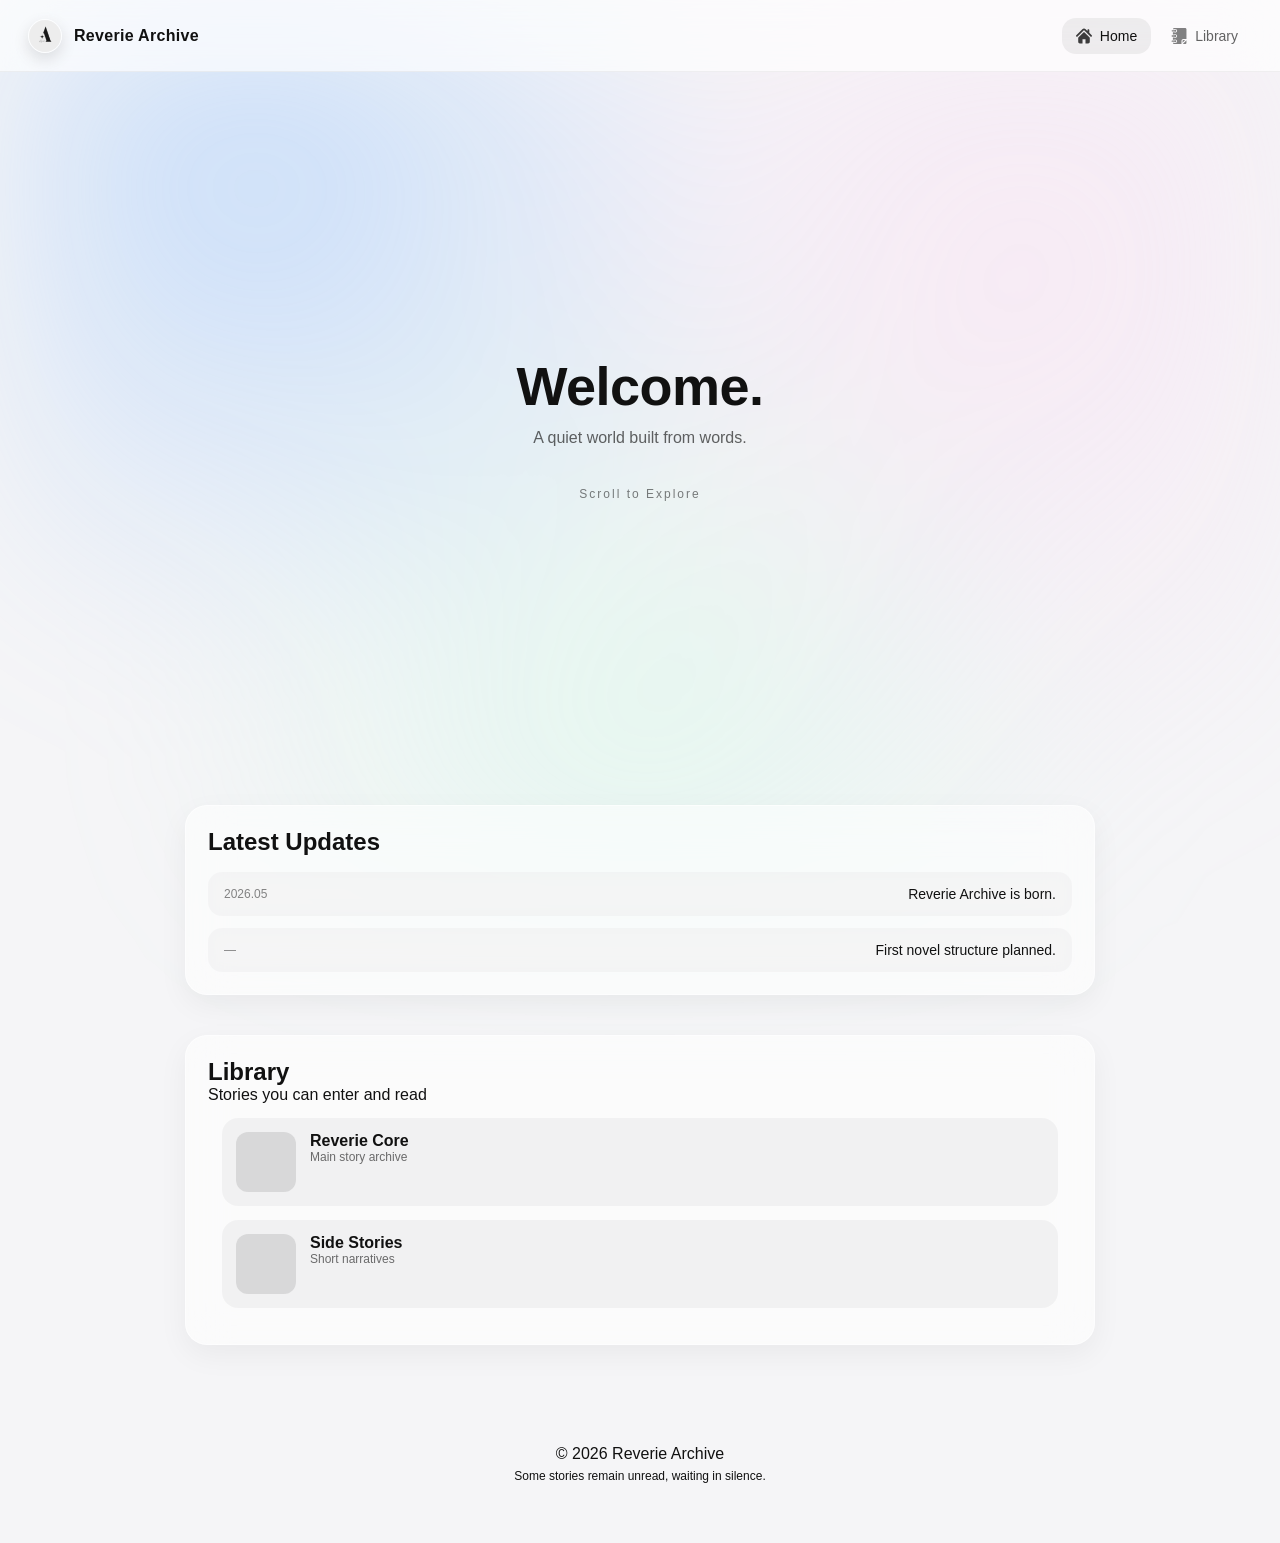
==== index.html @ 711b5e1d "v1" ====
<!DOCTYPE html>
<html lang="en">
<head>
  <meta charset="UTF-8" />
  <meta name="viewport" content="width=device-width, initial-scale=1.0"/>
  <title>Reverie Archive</title>
  <link rel="stylesheet" href="css/style.css" />
</head>

<body>

  <!-- 背景 -->
  <div class="bg"></div>

  <!-- 导航 -->
  <header class="nav">

    <a href="index.html" class="logo">
      <img src="assets/logo.png" alt="logo" />
      <span>Reverie Archive</span>
    </a>

    <nav class="links">
      <a href="index.html" class="nav-item active">
        <img src="assets/icons/home.svg" class="icon" />
        Home
      </a>

      <a href="novels.html" class="nav-item">
        <img src="assets/icons/library.svg" class="icon" />
        Library
      </a>
    </nav>

  </header>

  <!-- 主体 -->
  <main class="page">

    <!-- HERO（初始唯一主视觉） -->
    <section class="hero reveal active">
        <h1 class="title">Welcome.</h1>
        <p class="quote">A quiet archive of unfinished worlds.</p>
        <div class="scroll-indicator">Scroll to Explore</div>
    </section>

    <!-- Latest -->
    <section class="section glass reveal">
        <h2>Latest Updates</h2>

        <div class="timeline">

        <div class="timeline-item">
            <span class="time">2026.05</span>
            <p>Reverie Archive is born.</p>
        </div>

        <div class="timeline-item">
            <span class="time">—</span>
            <p>First novel structure planned.</p>
        </div>

        </div>
    </section>

    <!-- Library -->
    <section class="section glass reveal">
        <h2>Library</h2>

        <p class="subtext">Stories you can enter and read</p>

        <div class="netflix-grid">

        <a class="novel-card" href="novels.html">
            <div class="cover"></div>
            <div class="info">
            <h3>Reverie Core</h3>
            <p>Main story archive</p>
            </div>
        </a>

        <a class="novel-card" href="novels.html">
            <div class="cover"></div>
            <div class="info">
            <h3>Side Stories</h3>
            <p>Short narratives</p>
            </div>
        </a>

</div>

    </section>

    <!-- Footer -->
    <footer class="footer reveal">
        <p>© 2026 Reverie Archive</p>
        <p class="sub">Some stories remain unread, waiting in silence.</p>
    </footer>

  </main>

  <script src="js/script.js"></script>
</body>
</html>
---- css/style.css ----
/* =========================
   RESET
========================= */
* {
  margin: 0;
  padding: 0;
  box-sizing: border-box;
  font-family: -apple-system, BlinkMacSystemFont, "Segoe UI", sans-serif;
}

html {
  scroll-behavior: smooth;
}

body {
  background: #f5f5f7;
  color: #111;
  overflow-x: hidden;

  animation: fadeIn 0.6s ease;
}

/* hide scrollbar */
body {
  scrollbar-width: none;
  -ms-overflow-style: none;
}

body::-webkit-scrollbar {
  display: none;
}

/* =========================
   FADE IN
========================= */
@keyframes fadeIn {
  from { opacity: 0; }
  to { opacity: 1; }
}

/* =========================
   BACKGROUND
========================= */
.bg {
  position: fixed;
  inset: 0;
  z-index: -1;

  background:
    radial-gradient(circle at 20% 20%, rgba(120,180,255,0.35), transparent 40%),
    radial-gradient(circle at 80% 30%, rgba(255,200,240,0.25), transparent 45%),
    radial-gradient(circle at 50% 80%, rgba(180,255,220,0.25), transparent 50%);

  filter: blur(80px);
  animation: bgFloat 16s ease-in-out infinite alternate;
}

@keyframes bgFloat {
  0% { transform: translateY(0) scale(1); }
  100% { transform: translateY(-20px) scale(1.04); }
}

/* =========================
   NAV
========================= */
.nav {
  position: fixed;
  top: 0;
  width: 100%;
  height: 72px;
  z-index: 10;

  display: flex;
  justify-content: space-between;
  align-items: center;

  padding: 0 28px;

  background: rgba(255,255,255,0.65);
  backdrop-filter: blur(26px);

  border-bottom: 1px solid rgba(0,0,0,0.05);
}

/* =========================
   GLOBAL LINKS RESET
========================= */
a {
  color: inherit;
  text-decoration: none;
}

/* =========================
   LOGO
========================= */
.logo {
  display: flex;
  align-items: center;
  gap: 12px;

  font-size: 16px;
  font-weight: 600;
  letter-spacing: 0.3px;

  transition: transform 0.15s ease, opacity 0.2s ease;
}

.logo img {
  width: 34px;
  height: 34px;

  border-radius: 50%;
  object-fit: cover;

  box-shadow: 0 6px 16px rgba(0,0,0,0.12);
  border: 1px solid rgba(255,255,255,0.6);
}

.logo:active {
  transform: scale(0.96);
  opacity: 0.8;
}

/* =========================
   LINKS
========================= */
.links {
  display: flex;
  gap: 6px;
}

.nav-item {
  display: flex;
  align-items: center;
  gap: 8px;

  padding: 10px 14px;
  border-radius: 14px;

  font-size: 14px;
  color: #111;

  opacity: 0.65;

  position: relative;
  transition: all 0.2s ease;
}

.nav-item .icon {
  width: 16px;
  height: 16px;
  opacity: 0.75;
}

.nav-item:hover {
  opacity: 1;
  background: rgba(0,0,0,0.05);
}

.nav-item:active {
  transform: scale(0.98);
}

.nav-item.active {
  opacity: 1;
  background: rgba(0,0,0,0.06);
}

.nav-item::after {
  content: "";
  position: absolute;
  inset: 0;
  border-radius: 14px;
  opacity: 0;
  transition: 0.25s;

  background: radial-gradient(circle at center, rgba(120,180,255,0.18), transparent 70%);
}

.nav-item:hover::after {
  opacity: 1;
}

/* =========================
   PAGE
========================= */
.page {
  padding-top: 90px;
  max-width: 950px;
  margin: auto;
}

/* =========================
   HERO
========================= */
.hero {
  height: 75vh;
  display: flex;
  flex-direction: column;
  justify-content: center;
  text-align: center;

  transition: all 0.8s ease;
}

.hero.hide {
  opacity: 0;
  transform: translateY(-40px);
}

.title {
  font-size: 54px;
  font-weight: 600;
  letter-spacing: -0.5px;

  animation: floatText 5s ease-in-out infinite;
}

@keyframes floatText {
  0%, 100% { transform: translateY(0); }
  50% { transform: translateY(-5px); }
}

.quote {
  margin-top: 12px;
  opacity: 0.65;
}

.scroll-indicator {
  margin-top: 40px;
  font-size: 12px;
  letter-spacing: 2px;
  color: rgba(0,0,0,0.5);

  animation: scrollBlink 2.2s ease-in-out infinite;
}

@keyframes scrollBlink {
  0% { opacity: 0.15; transform: translateY(0); }
  30% { opacity: 0.6; transform: translateY(2px); }
  60% { opacity: 0.2; transform: translateY(0); }
  100% { opacity: 0.15; transform: translateY(0); }
}

/* =========================
   SECTIONS
========================= */
.section {
  margin: 40px 20px;
  padding: 22px;

  border-radius: 22px;

  background: rgba(255,255,255,0.55);
  backdrop-filter: blur(22px);

  border: 1px solid rgba(255,255,255,0.6);

  box-shadow: 0 10px 30px rgba(0,0,0,0.05);
}

/* =========================
   REVEAL SYSTEM
========================= */
.reveal {
  opacity: 0;
  transform: translateY(40px);
  transition: all 0.8s ease;
}

.reveal.active {
  opacity: 1;
  transform: translateY(0);
}

/* =========================
   NETFLIX CARD
========================= */
.netflix-grid {
  margin-top: 14px;
}

.novel-card {
  display: flex;
  gap: 14px;
  margin: 14px;
  padding: 14px;
  border-radius: 16px;

  background: rgba(0,0,0,0.04);

  transition: all 0.25s ease;
}

.novel-card:hover {
  transform: translateY(-3px);
  background: rgba(0,0,0,0.06);
}

.cover {
  width: 60px;
  height: 60px;
  border-radius: 12px;
  background: rgba(0,0,0,0.1);
}

.info h3 {
  font-size: 16px;
}

.info p {
  font-size: 12px;
  opacity: 0.6;
}

/* =========================
   FOOTER
========================= */
.footer {
  text-align: center;
  padding: 60px 20px;
  opacity: 0.45;
}

.sub {
  font-size: 12px;
  margin-top: 6px;
}


.timeline {
  margin-top: 16px;
  display: flex;
  flex-direction: column;
  gap: 12px;
}

.timeline-item {
  padding: 14px 16px;
  border-radius: 14px;

  background: rgba(0,0,0,0.03);
  backdrop-filter: blur(10px);

  display: flex;
  justify-content: space-between;
  align-items: center;

  font-size: 14px;
}

.timeline-item .time {
  font-size: 12px;
  opacity: 0.5;
}

/* =========================
   404 PAGE
========================= */

.error-hero {
  height: 100vh;
}

.error-code {
  font-size: 96px;
  font-weight: 600;
  letter-spacing: -2px;
  opacity: 0.9;

  animation: floatText 6s ease-in-out infinite;
}

.error-text {
  margin-top: 10px;
  font-size: 18px;
  opacity: 0.7;
}

.error-sub {
  margin-top: 6px;
  font-size: 13px;
  opacity: 0.45;
}

.error-back {
  margin-top: 30px;
  display: inline-block;

  padding: 10px 16px;
  border-radius: 14px;

  background: rgba(0,0,0,0.05);
  backdrop-filter: blur(20px);

  transition: all 0.2s ease;
}

.error-back:hover {
  transform: translateY(-2px);
  background: rgba(0,0,0,0.08);
}

.error-back:active {
  transform: scale(0.97);
}


/* =========================
   GLITCH BACKGROUND
========================= */
.glitch-bg {
  position: absolute;
  inset: 0;
  z-index: -1;
  overflow: hidden;
}

/* 漂浮粒子 */
.glitch-bg::before,
.glitch-bg::after {
  content: "";
  position: absolute;
  width: 120%;
  height: 120%;
  background:
    radial-gradient(circle at 20% 30%, rgba(120,180,255,0.15), transparent 40%),
    radial-gradient(circle at 70% 60%, rgba(255,200,240,0.12), transparent 45%),
    radial-gradient(circle at 40% 80%, rgba(180,255,220,0.12), transparent 50%);
  filter: blur(60px);
  animation: drift 12s ease-in-out infinite alternate;
}

/* 第二层（慢一点） */
.glitch-bg::after {
  animation-duration: 18s;
  opacity: 0.6;
}

@keyframes drift {
  0% {
    transform: translate(-2%, -2%) scale(1);
  }
  100% {
    transform: translate(3%, 4%) scale(1.1);
  }
}

/* =========================
   404 GLITCH NUMBER
========================= */
.error-code {
  font-size: 96px;
  font-weight: 600;
  letter-spacing: -2px;

  animation: floatText 6s ease-in-out infinite, glitch 2.5s infinite;
}

/* 微 glitch */
@keyframes glitch {
  0% { transform: translate(0); opacity: 1; }
  20% { transform: translate(-1px, 1px); }
  40% { transform: translate(1px, -1px); }
  60% { transform: translate(-1px, 0); }
  80% { transform: translate(1px, 1px); }
  100% { transform: translate(0); }
}

/* =========================
   TYPEWRITER TEXT
========================= */
.typewriter {
  margin-top: 12px;
  font-size: 16px;
  opacity: 0.75;
  min-height: 20px;
  white-space: nowrap;
  overflow: hidden;
  border-right: 1px solid rgba(0,0,0,0.4);
  width: fit-content;
}
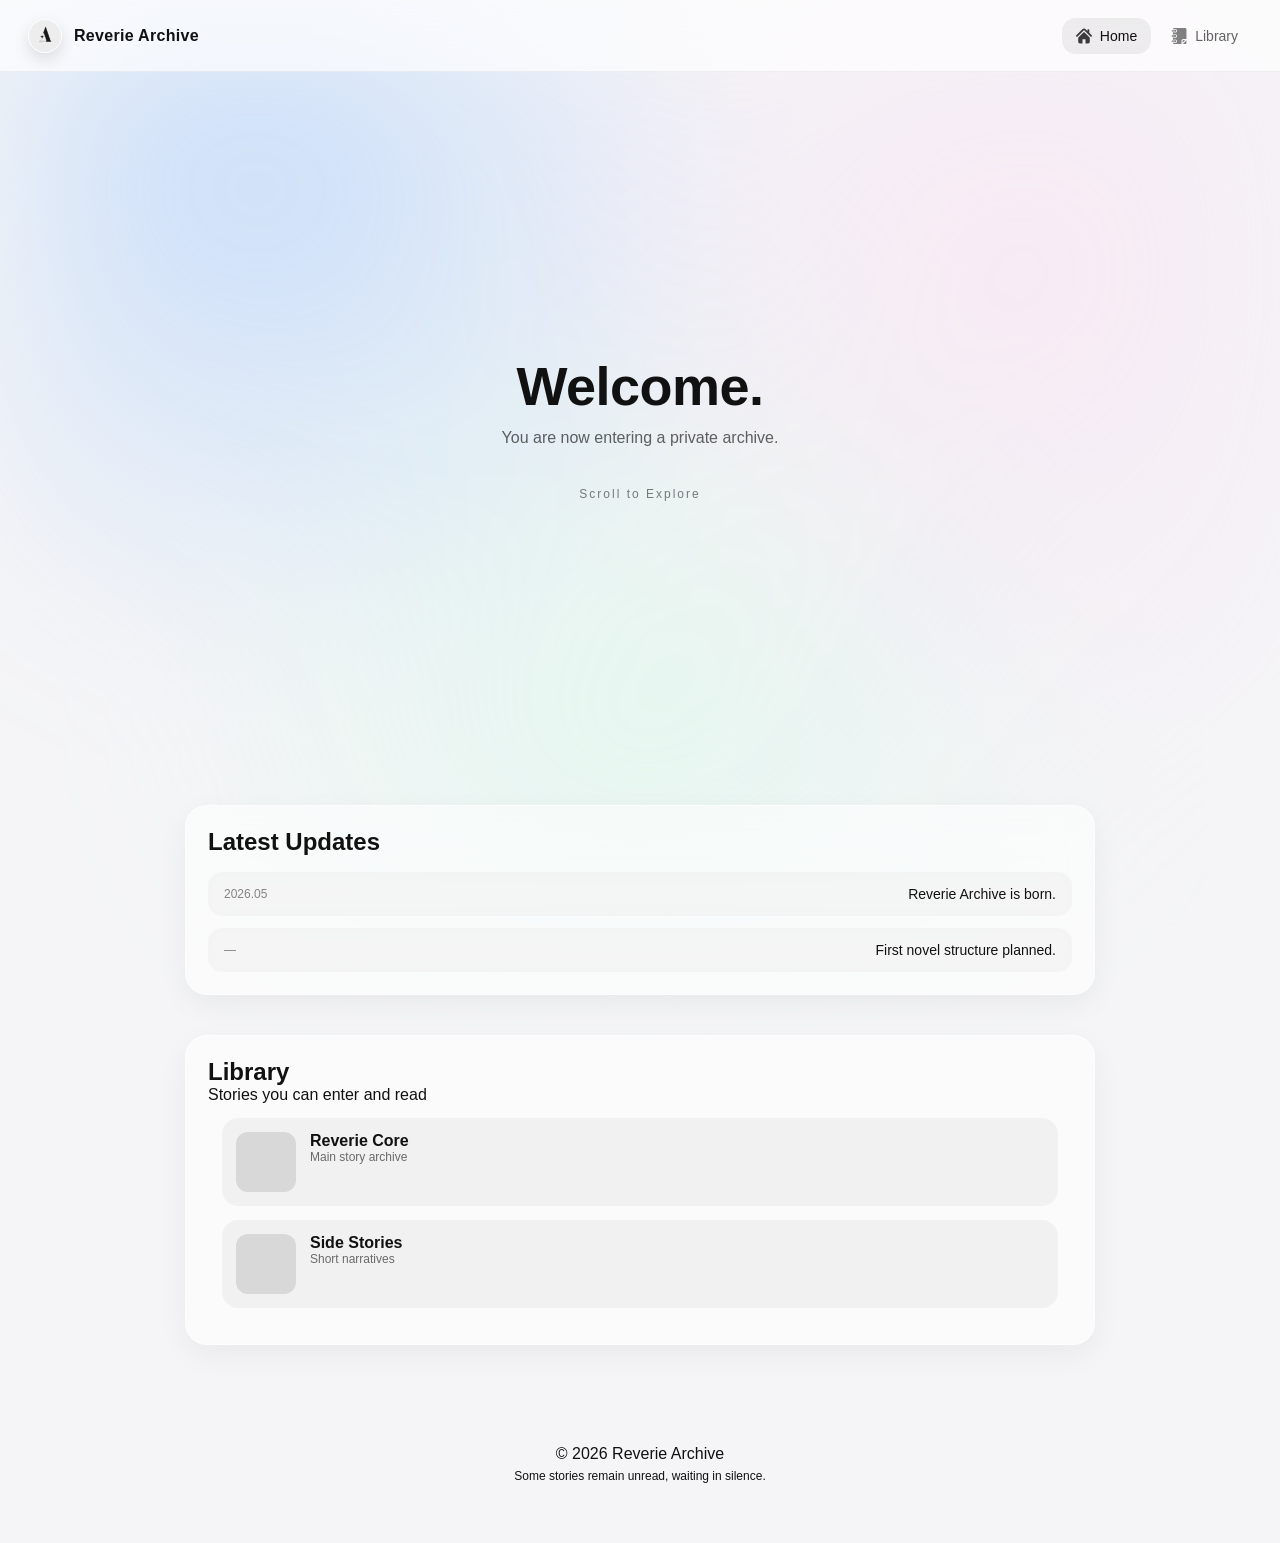
==== commit ce5c71cb: "v1.01" ====
--- a/index.html
+++ b/index.html
@@ -26,7 +26,7 @@
         Home
       </a>
 
-      <a href="novels.html" class="nav-item">
+      <a href="#" class="nav-item">
         <img src="assets/icons/library.svg" class="icon" />
         Library
       </a>
@@ -71,7 +71,7 @@
 
         <div class="netflix-grid">
 
-        <a class="novel-card" href="novels.html">
+        <a class="novel-card" href="#">
             <div class="cover"></div>
             <div class="info">
             <h3>Reverie Core</h3>
@@ -79,7 +79,7 @@
             </div>
         </a>
 
-        <a class="novel-card" href="novels.html">
+        <a class="novel-card" href="#">
             <div class="cover"></div>
             <div class="info">
             <h3>Side Stories</h3>
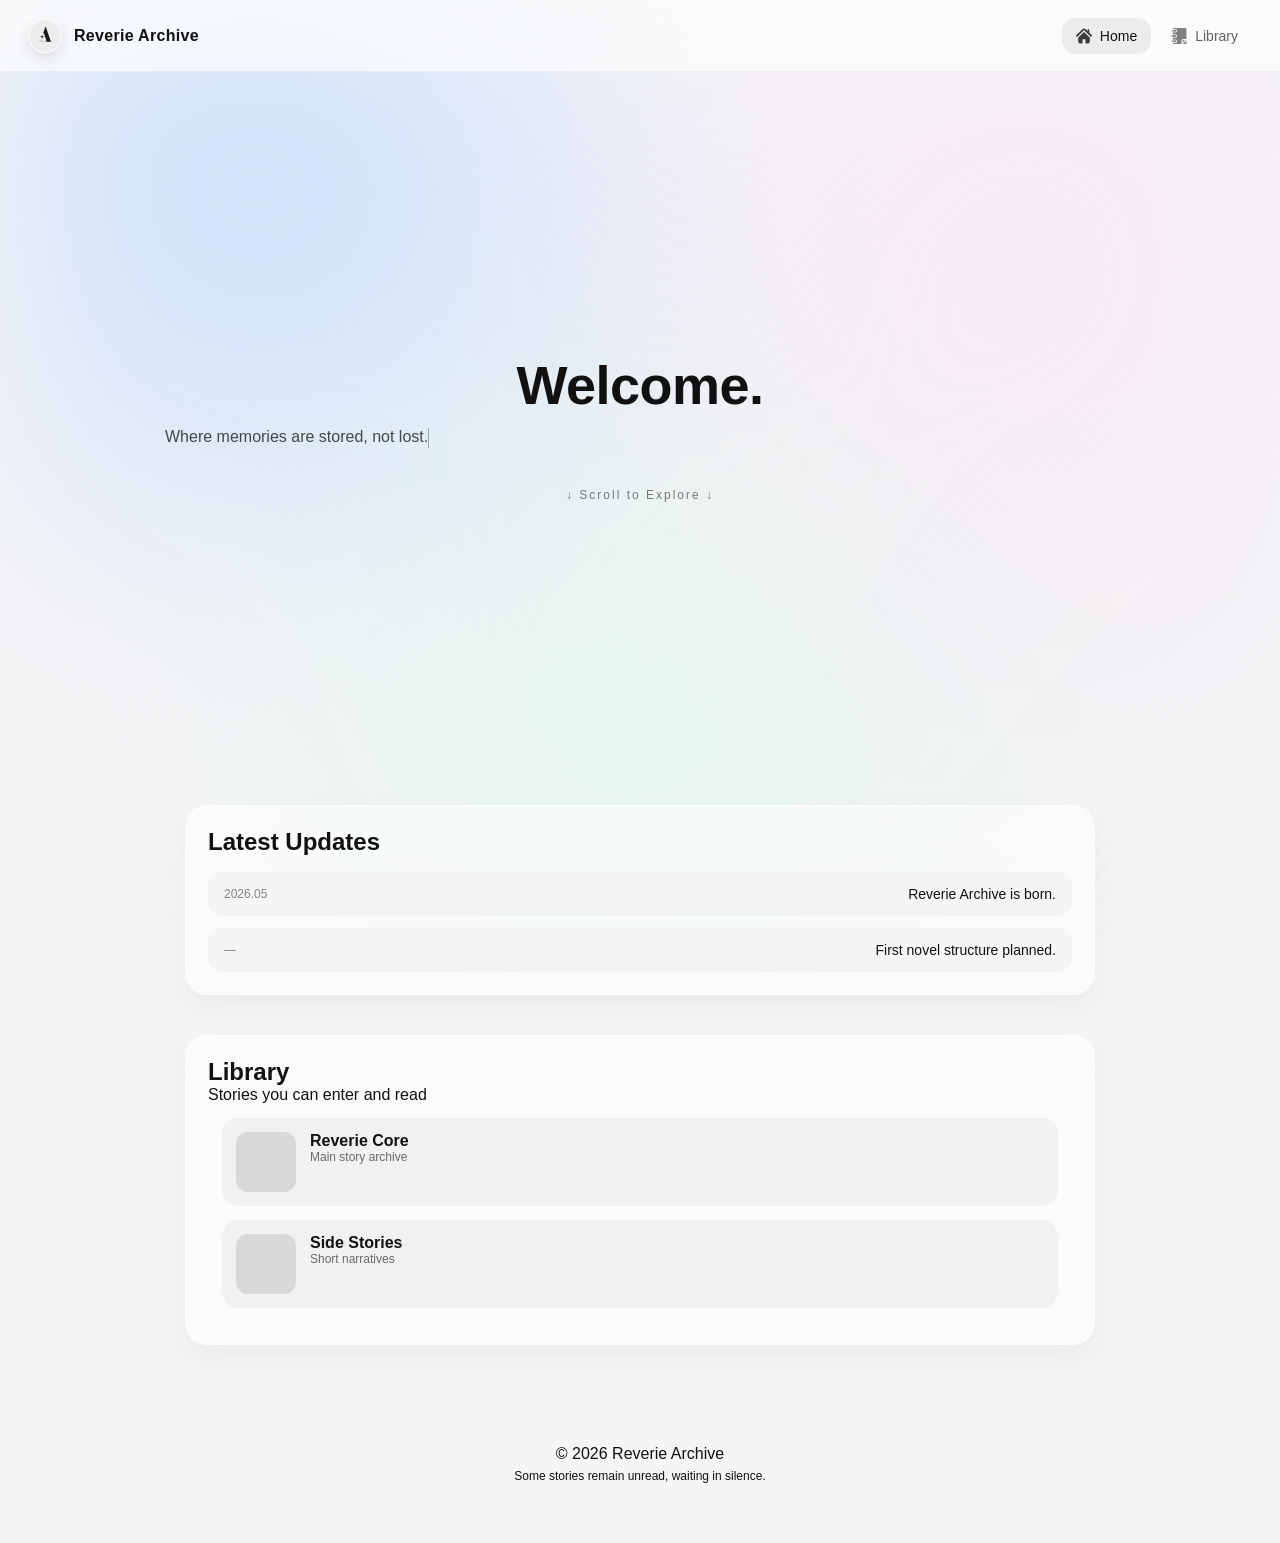
==== commit bf69ab67: "v0.2: added authentication system" ====
--- a/index.html
+++ b/index.html
@@ -26,7 +26,7 @@
         Home
       </a>
 
-      <a href="#" class="nav-item">
+      <a href="page/gate.html" class="nav-item">
         <img src="assets/icons/library.svg" class="icon" />
         Library
       </a>
@@ -40,8 +40,8 @@
     <!-- HERO（初始唯一主视觉） -->
     <section class="hero reveal active">
         <h1 class="title">Welcome.</h1>
-        <p class="quote">A quiet archive of unfinished worlds.</p>
-        <div class="scroll-indicator">Scroll to Explore</div>
+        <p class="quote typewriter" id="homeQuote">A quiet archive of unfinished worlds.</p>
+        <div class="scroll-indicator">↓ Scroll to Explore ↓</div>
     </section>
 
     <!-- Latest -->
@@ -71,7 +71,7 @@
 
         <div class="netflix-grid">
 
-        <a class="novel-card" href="#">
+        <a class="novel-card" href="page/gate.html">
             <div class="cover"></div>
             <div class="info">
             <h3>Reverie Core</h3>
@@ -79,7 +79,7 @@
             </div>
         </a>
 
-        <a class="novel-card" href="#">
+        <a class="novel-card" href="page/gate.html">
             <div class="cover"></div>
             <div class="info">
             <h3>Side Stories</h3>
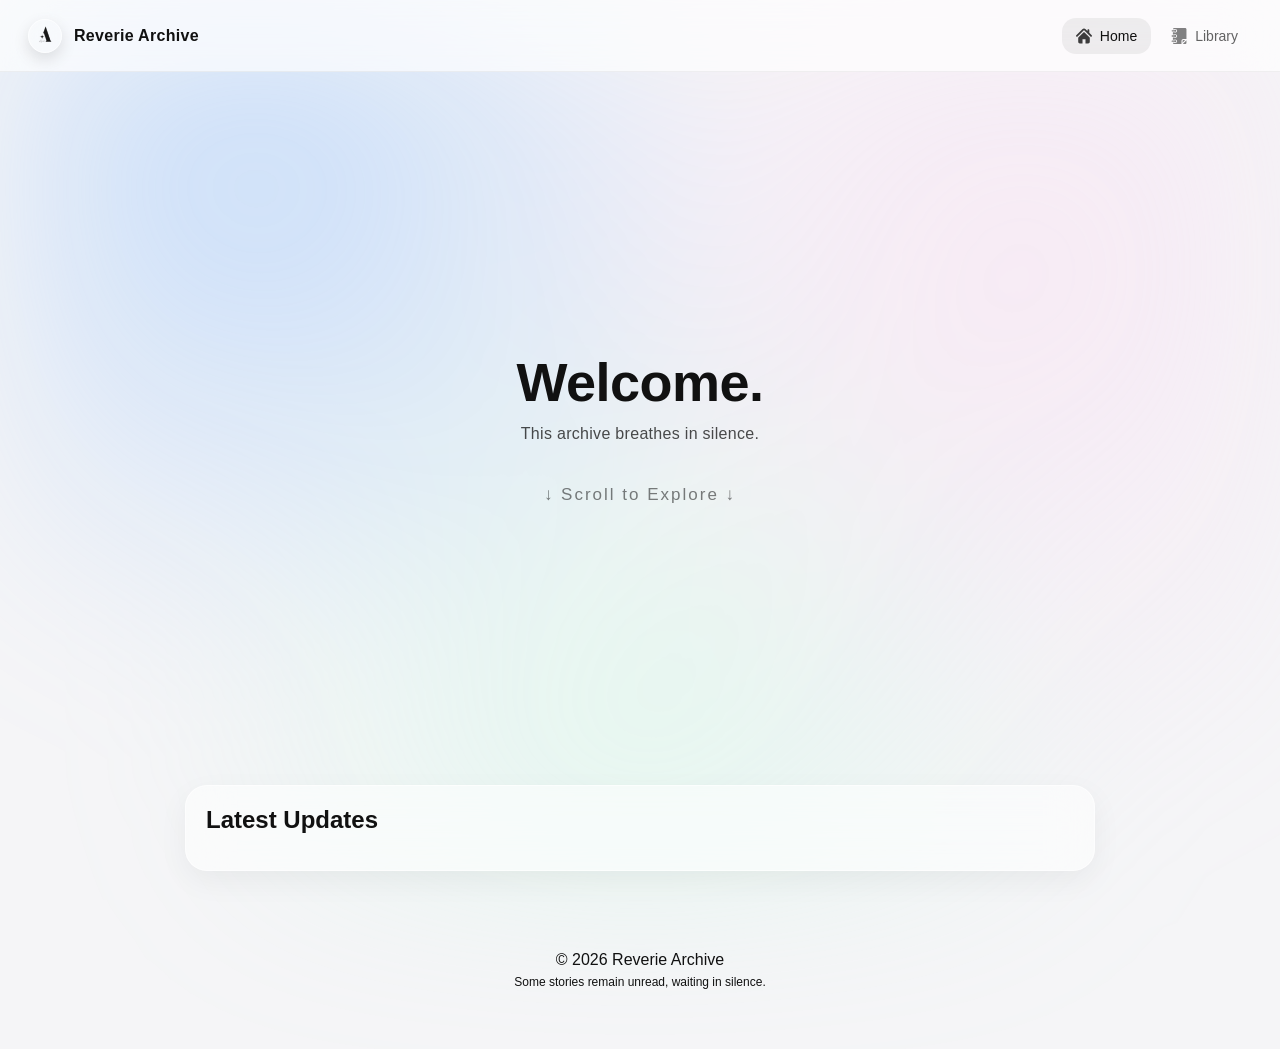
==== commit b4a04c55: "v1.2: Bug fixed" ====
--- a/index.html
+++ b/index.html
@@ -4,7 +4,9 @@
   <meta charset="UTF-8" />
   <meta name="viewport" content="width=device-width, initial-scale=1.0"/>
   <title>Reverie Archive</title>
+
   <link rel="stylesheet" href="css/style.css" />
+  <link rel="icon" href="/assets/logo.ico" type="image/x-icon">
 </head>
 
 <body>
@@ -26,7 +28,7 @@
         Home
       </a>
 
-      <a href="page/gate.html" class="nav-item">
+      <a href="page/lib.html" class="nav-item">
         <img src="assets/icons/library.svg" class="icon" />
         Library
       </a>
@@ -37,68 +39,36 @@
   <!-- 主体 -->
   <main class="page">
 
-    <!-- HERO（初始唯一主视觉） -->
+    <!-- HERO -->
     <section class="hero reveal active">
-        <h1 class="title">Welcome.</h1>
-        <p class="quote typewriter" id="homeQuote">A quiet archive of unfinished worlds.</p>
-        <div class="scroll-indicator">↓ Scroll to Explore ↓</div>
+      <h1 class="title">Welcome.</h1>
+      <p class="quote typewriter" id="homeQuote">
+        A quiet archive of unfinished worlds.
+      </p>
+      <div class="scroll-indicator">↓ Scroll to Explore ↓</div>
     </section>
 
-    <!-- Latest -->
+    <!-- =========================
+         Latest Updates (DYNAMIC)
+    ========================= -->
     <section class="section glass reveal">
-        <h2>Latest Updates</h2>
+      <h2>Latest Updates</h2>
 
-        <div class="timeline">
-
-        <div class="timeline-item">
-            <span class="time">2026.05</span>
-            <p>Reverie Archive is born.</p>
-        </div>
-
-        <div class="timeline-item">
-            <span class="time">—</span>
-            <p>First novel structure planned.</p>
-        </div>
-
-        </div>
-    </section>
-
-    <!-- Library -->
-    <section class="section glass reveal">
-        <h2>Library</h2>
-
-        <p class="subtext">Stories you can enter and read</p>
-
-        <div class="netflix-grid">
-
-        <a class="novel-card" href="page/gate.html">
-            <div class="cover"></div>
-            <div class="info">
-            <h3>Reverie Core</h3>
-            <p>Main story archive</p>
-            </div>
-        </a>
-
-        <a class="novel-card" href="page/gate.html">
-            <div class="cover"></div>
-            <div class="info">
-            <h3>Side Stories</h3>
-            <p>Short narratives</p>
-            </div>
-        </a>
-
-</div>
-
+      <!-- JS inject here -->
+      <div class="timeline" id="timeline"></div>
     </section>
 
     <!-- Footer -->
     <footer class="footer reveal">
-        <p>© 2026 Reverie Archive</p>
-        <p class="sub">Some stories remain unread, waiting in silence.</p>
+      <p>© 2026 Reverie Archive</p>
+      <p class="sub">Some stories remain unread, waiting in silence.</p>
     </footer>
 
   </main>
 
+  <!-- Scripts -->
   <script src="js/script.js"></script>
+  <script src="js/init.js"></script>
+
 </body>
 </html>
--- a/css/style.css
+++ b/css/style.css
@@ -28,6 +28,23 @@
 
 body::-webkit-scrollbar {
   display: none;
+}
+
+/* =========================
+   GLOBAL: disable selection
+========================= */
+
+html, body, * {
+  -webkit-user-select: none; /* Safari */
+  -moz-user-select: none;
+  -ms-user-select: none;
+  user-select: none;
+}
+
+/* 防止拖拽图片/文本 */
+img, a {
+  -webkit-user-drag: none;
+  pointer-events: auto;
 }
 
 /* =========================
@@ -228,7 +245,7 @@
 
 .scroll-indicator {
   margin-top: 40px;
-  font-size: 12px;
+  font-size: 17px;
   letter-spacing: 2px;
   color: rgba(0,0,0,0.5);
 
@@ -246,8 +263,8 @@
    SECTIONS
 ========================= */
 .section {
-  margin: 40px 20px;
-  padding: 22px;
+  margin: 20px 20px;
+  padding: 20px;
 
   border-radius: 22px;
 
@@ -475,8 +492,16 @@
   font-size: 16px;
   opacity: 0.75;
   min-height: 20px;
+
   white-space: nowrap;
-  overflow: hidden;
-  border-right: 1px solid rgba(0,0,0,0.4);
-  width: fit-content;
-}+
+  /* 不再强行裁切 */
+  overflow: visible;
+
+  /* 去掉硬光标 */
+  border-right: none;
+
+  /* 增加一点呼吸感 */
+  letter-spacing: 0.3px;
+  transition: opacity 0.3s ease;
+}
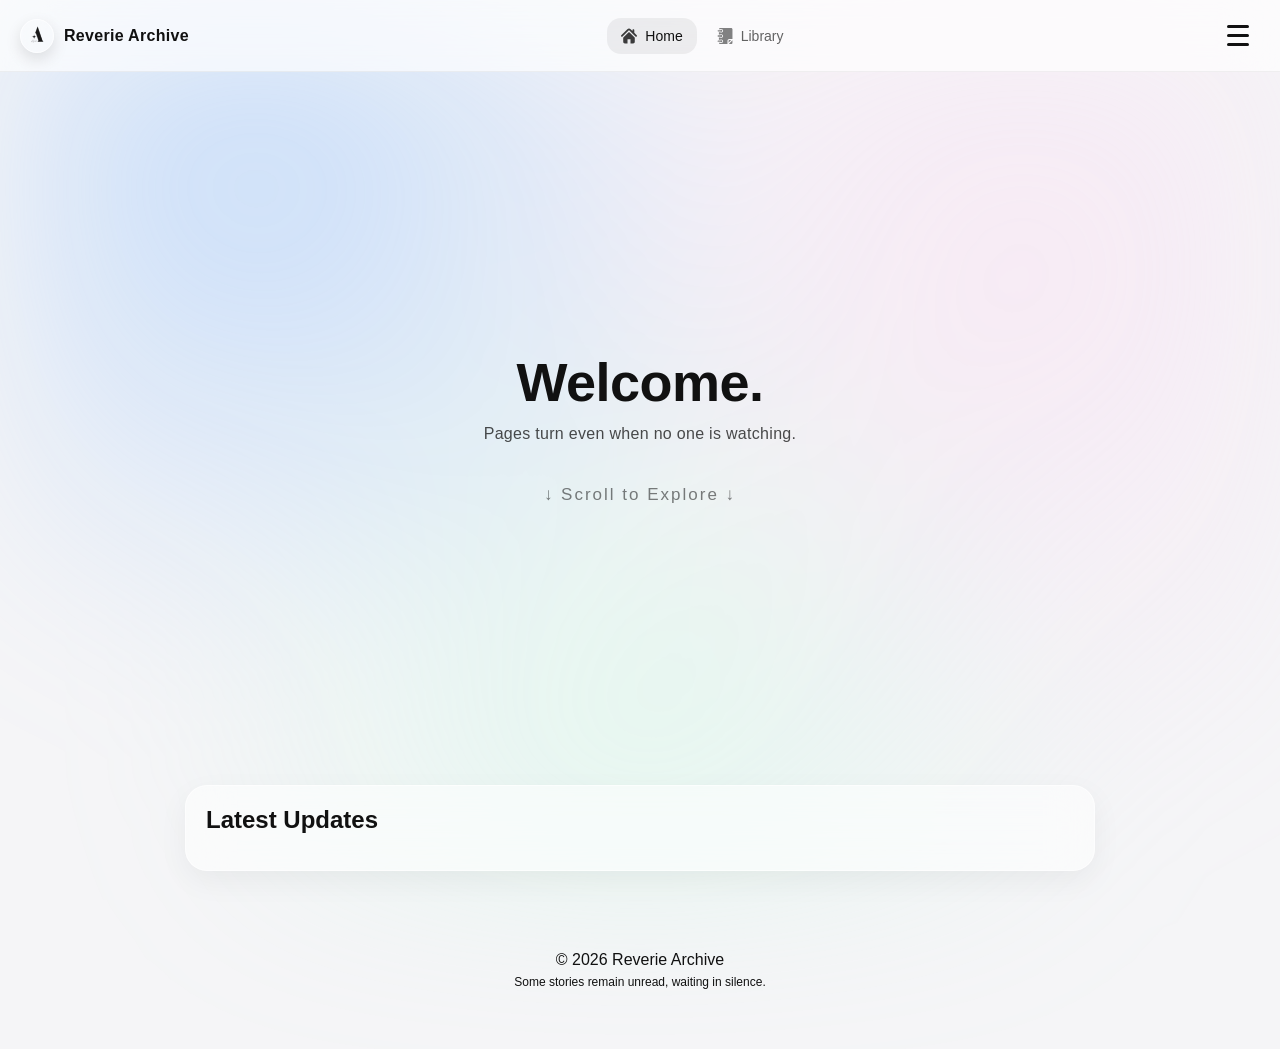
==== commit 2ee21013: "v1.3: Bug Fixed" ====
--- a/index.html
+++ b/index.html
@@ -15,27 +15,53 @@
   <div class="bg"></div>
 
   <!-- 导航 -->
-  <header class="nav">
+ <header class="nav">
 
-    <a href="index.html" class="logo">
-      <img src="assets/logo.png" alt="logo" />
-      <span>Reverie Archive</span>
+  <!-- LEFT: logo -->
+  <a href="index.html" class="logo">
+    <img src="assets/logo.png" alt="logo" />
+    <span>Reverie Archive</span>
+  </a>
+
+  <!-- RIGHT: desktop links -->
+  <nav class="links">
+    <a href="index.html" class="nav-item active">
+      <img src="assets/icons/home.svg" class="icon" />
+      Home
     </a>
 
-    <nav class="links">
-      <a href="index.html" class="nav-item active">
-        <img src="assets/icons/home.svg" class="icon" />
-        Home
-      </a>
+    <a href="page/lib.html" class="nav-item">
+      <img src="assets/icons/library.svg" class="icon" />
+      Library
+    </a>
+  </nav>
 
-      <a href="page/lib.html" class="nav-item">
-        <img src="assets/icons/library.svg" class="icon" />
-        Library
-      </a>
-    </nav>
+  <!-- MOBILE hamburger -->
+  <div class="hamburger" id="hamburger">
+    <span></span>
+    <span></span>
+    <span></span>
+  </div>
 
-  </header>
+</header>
 
+<!-- MOBILE overlay (一定要移出 header) -->
+<div class="overlay" id="overlay"></div>
+
+<!-- MOBILE side menu -->
+<div class="side-menu" id="sideMenu">
+
+  <a href="index.html" class="menu-item">
+    <img src="assets/icons/home.svg" class="icon" />
+    <span>Home</span>
+  </a>
+
+  <a href="page/lib.html" class="menu-item">
+    <img src="assets/icons/library.svg" class="icon" />
+    <span>Library</span>
+  </a>
+
+</div>
   <!-- 主体 -->
   <main class="page">
 
--- a/css/style.css
+++ b/css/style.css
@@ -505,3 +505,213 @@
   letter-spacing: 0.3px;
   transition: opacity 0.3s ease;
 }
+
+/* =========================
+   NAV LAYOUT FIX (mobile correct positioning)
+========================= */
+
+.nav {
+  position: fixed;
+  top: 0;
+  left: 0;
+  right: 0;
+
+  height: 72px;
+  padding: 0 20px;
+
+  display: flex;
+  align-items: center;
+  justify-content: space-between;
+
+  background: rgba(255,255,255,0.65);
+  backdrop-filter: blur(26px);
+
+  z-index: 100;
+}
+
+/* =========================
+   LOGO
+========================= */
+.logo {
+  display: flex;
+  align-items: center;
+  gap: 10px;
+}
+
+/* =========================
+   MODERN HAMBURGER (soft pill style)
+========================= */
+
+.hamburger {
+  width: 44px;
+  height: 44px;
+
+  display: flex;
+  flex-direction: column;
+  justify-content: center;
+  gap: 6px;
+
+  border-radius: 14px;
+
+  cursor: pointer;
+
+  transition: all 0.35s cubic-bezier(0.2, 0.9, 0.2, 1);
+
+  position: relative;
+}
+
+/* hover soft bg */
+.hamburger:hover {
+  background: rgba(0,0,0,0.05);
+}
+
+/* lines */
+.hamburger span {
+  height: 3px;
+  width: 22px;
+  background: #111;
+  border-radius: 999px;
+
+  margin: 0 auto;
+
+  transition: all 0.45s cubic-bezier(0.2, 1, 0.2, 1);
+}
+
+/* =========================
+   X ANIMATION (more natural)
+========================= */
+
+.hamburger.active span:nth-child(1) {
+  transform: translateY(9px) rotate(45deg);
+  width: 20px;
+}
+
+.hamburger.active span:nth-child(2) {
+  opacity: 0;
+  transform: scaleX(0.2);
+}
+
+.hamburger.active span:nth-child(3) {
+  transform: translateY(-9px) rotate(-45deg);
+  width: 20px;
+}
+
+/* =========================
+   SIDE MENU (smooth + float-in feel)
+========================= */
+
+.side-menu {
+  position: fixed;
+  top: 0;
+  right: -280px;
+
+  width: 280px;
+  height: 100vh;
+
+  background: rgba(255,255,255,0.72);
+  backdrop-filter: blur(28px);
+
+  padding: 100px 24px;
+
+  display: flex;
+  flex-direction: column;
+  gap: 18px;
+
+  transition:
+    right 0.55s cubic-bezier(0.2, 0.9, 0.2, 1),
+    transform 0.55s cubic-bezier(0.2, 0.9, 0.2, 1);
+
+  transform: translateX(10px);
+
+  z-index: 90;
+}
+
+.side-menu.active {
+  right: 0;
+  transform: translateX(0);
+}
+
+/* menu items softer */
+.menu-item {
+  font-size: 17px;
+  opacity: 0.7;
+
+  transition: all 0.25s ease;
+}
+
+.menu-item:hover {
+  opacity: 1;
+  transform: translateX(6px);
+}
+
+/* =========================
+   OVERLAY (more elegant fade)
+========================= */
+
+.overlay {
+  position: fixed;
+  inset: 0;
+
+  background: rgba(0,0,0,0.25);
+
+  opacity: 0;
+  pointer-events: none;
+
+  transition: opacity 0.35s ease;
+
+  z-index: 80;
+}
+
+.overlay.active {
+  opacity: 1;
+  pointer-events: auto;
+}
+
+/* =========================
+   MOBILE RULES
+========================= */
+
+@media (max-width: 768px) {
+  .links {
+    display: none;
+  }
+}
+
+.menu-item {
+  display: flex;
+  align-items: center;
+  gap: 12px;
+
+  padding: 12px 14px;
+  border-radius: 14px;
+
+  font-size: 16px;
+  color: #111;
+
+  text-decoration: none;
+
+  opacity: 0.7;
+  transition: all 0.25s cubic-bezier(0.2, 0.9, 0.2, 1);
+}
+
+.menu-item .icon {
+  width: 18px;
+  height: 18px;
+  opacity: 0.8;
+}
+
+.menu-item span {
+  line-height: 1;
+}
+
+/* hover feel like iOS settings */
+.menu-item:hover {
+  opacity: 1;
+  background: rgba(0,0,0,0.05);
+  transform: translateX(6px);
+}
+
+/* press effect */
+.menu-item:active {
+  transform: scale(0.98) translateX(4px);
+}
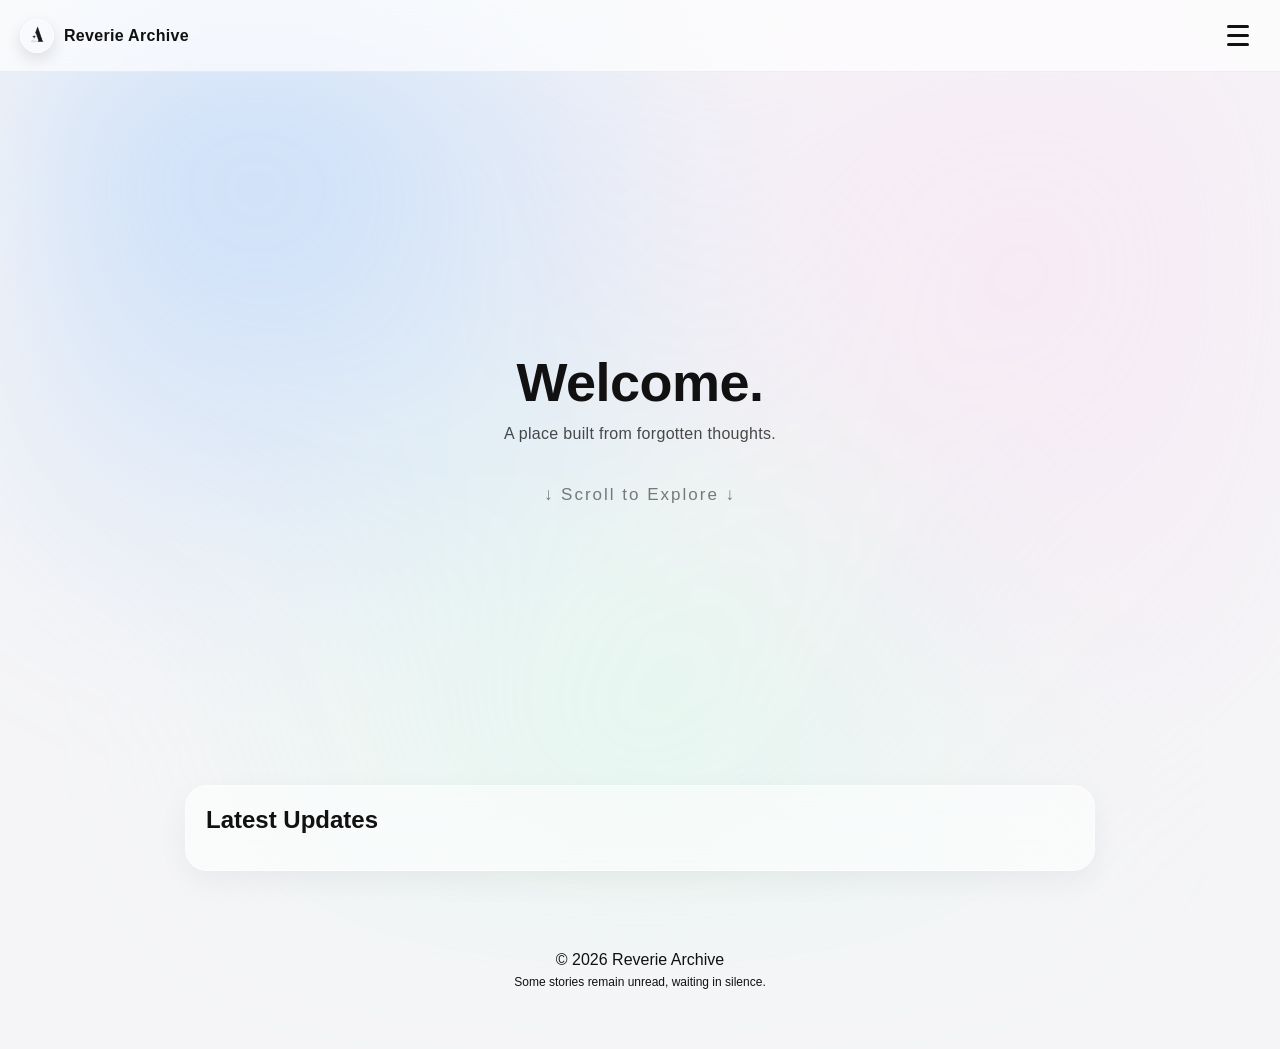
==== commit 0641db46: "v1.3.1: Bug Fixed" ====
--- a/index.html
+++ b/index.html
@@ -22,19 +22,6 @@
     <img src="assets/logo.png" alt="logo" />
     <span>Reverie Archive</span>
   </a>
-
-  <!-- RIGHT: desktop links -->
-  <nav class="links">
-    <a href="index.html" class="nav-item active">
-      <img src="assets/icons/home.svg" class="icon" />
-      Home
-    </a>
-
-    <a href="page/lib.html" class="nav-item">
-      <img src="assets/icons/library.svg" class="icon" />
-      Library
-    </a>
-  </nav>
 
   <!-- MOBILE hamburger -->
   <div class="hamburger" id="hamburger">
--- a/css/style.css
+++ b/css/style.css
@@ -136,66 +136,6 @@
 .logo:active {
   transform: scale(0.96);
   opacity: 0.8;
-}
-
-/* =========================
-   LINKS
-========================= */
-.links {
-  display: flex;
-  gap: 6px;
-}
-
-.nav-item {
-  display: flex;
-  align-items: center;
-  gap: 8px;
-
-  padding: 10px 14px;
-  border-radius: 14px;
-
-  font-size: 14px;
-  color: #111;
-
-  opacity: 0.65;
-
-  position: relative;
-  transition: all 0.2s ease;
-}
-
-.nav-item .icon {
-  width: 16px;
-  height: 16px;
-  opacity: 0.75;
-}
-
-.nav-item:hover {
-  opacity: 1;
-  background: rgba(0,0,0,0.05);
-}
-
-.nav-item:active {
-  transform: scale(0.98);
-}
-
-.nav-item.active {
-  opacity: 1;
-  background: rgba(0,0,0,0.06);
-}
-
-.nav-item::after {
-  content: "";
-  position: absolute;
-  inset: 0;
-  border-radius: 14px;
-  opacity: 0;
-  transition: 0.25s;
-
-  background: radial-gradient(circle at center, rgba(120,180,255,0.18), transparent 70%);
-}
-
-.nav-item:hover::after {
-  opacity: 1;
 }
 
 /* =========================
